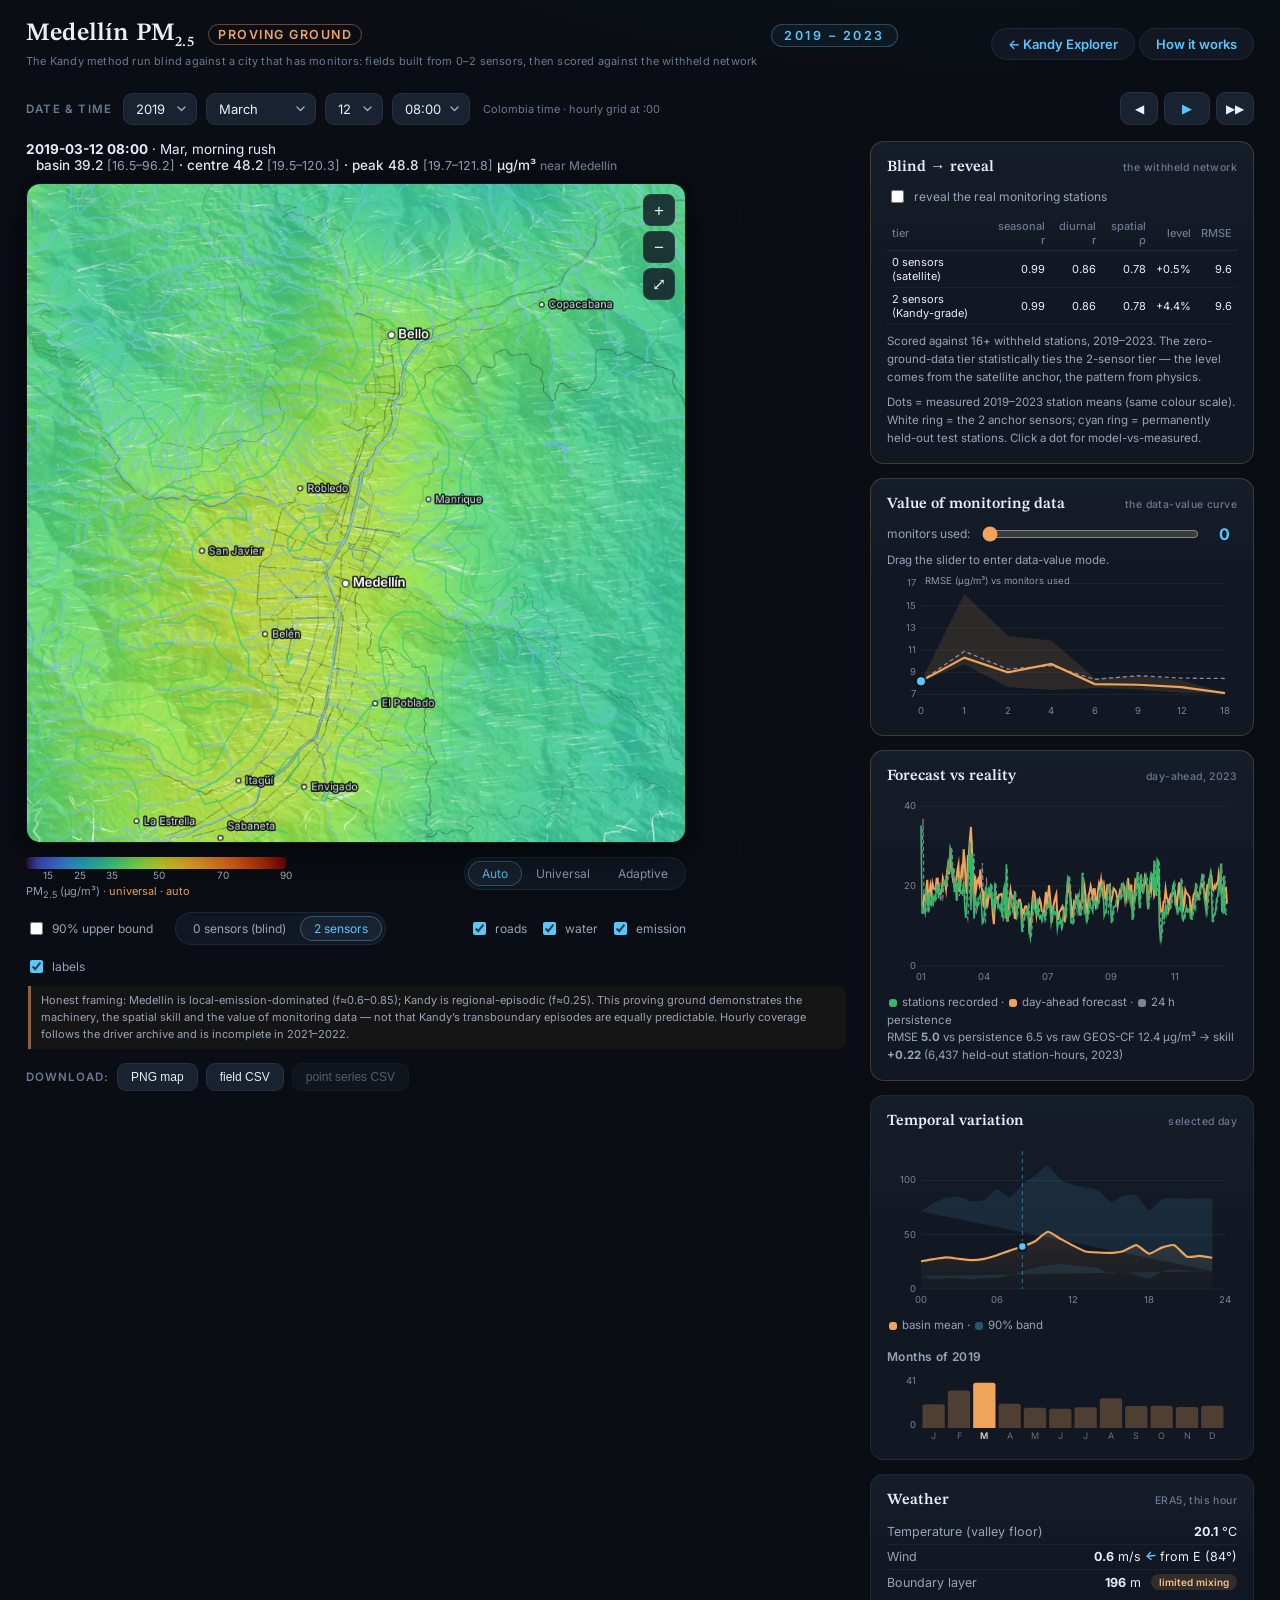
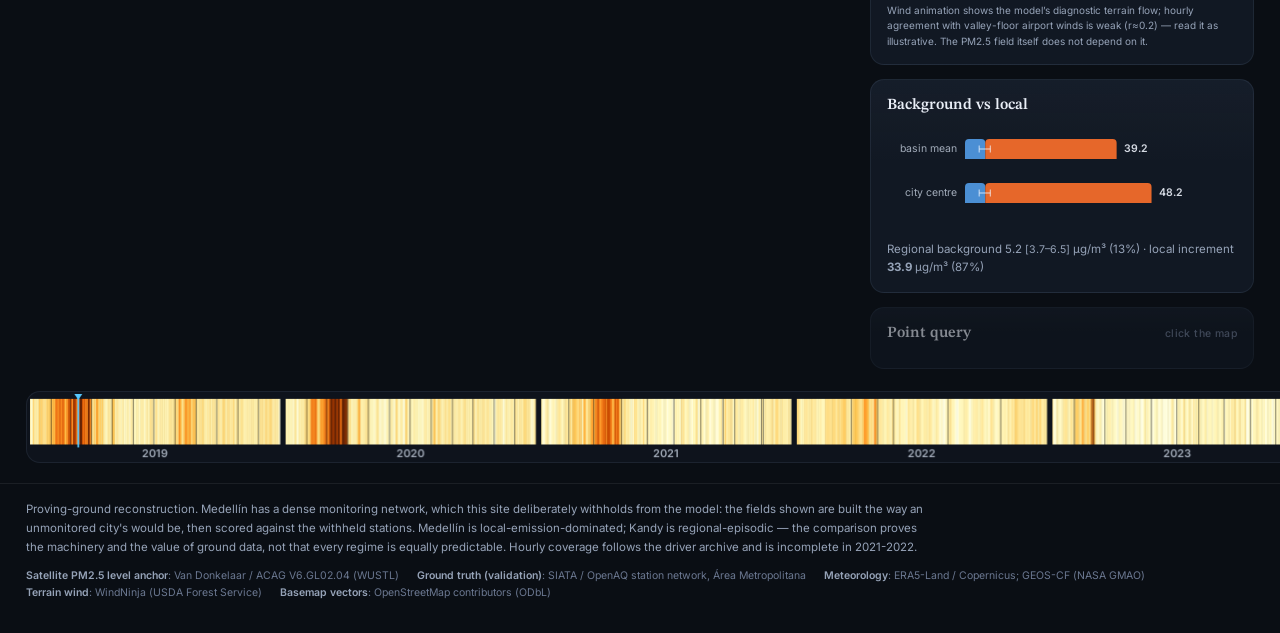
==== medellin/index.html @ 46145f43 "feat(medellin): proving-ground app at /medellin/ — blind/reveal, forecast scoreboard, data-value sli" ====
<!DOCTYPE html>
<html lang="en">
<head>
  <meta charset="utf-8" />
  <meta name="viewport" content="width=device-width, initial-scale=1" />
  <title>Medellín PM2.5 · proving ground · 2019–2023</title>
  <meta name="description" content="The Kandy PM2.5 method run blind against Medellín's dense monitoring network: zero-sensor reconstruction, day-ahead forecast vs reality, and the measured value of ground monitors." />
  <link rel="preconnect" href="https://fonts.googleapis.com" />
  <link href="https://fonts.googleapis.com/css2?family=Inter:wght@400;500;600;700&family=STIX+Two+Text:wght@500;600&display=swap" rel="stylesheet" />
  <link rel="stylesheet" href="../css/style.css?v=1783848702" />
</head>
<body>
  <div id="loading">
    <div class="load-inner">
      <div class="spinner"></div>
      <span>Loading Medellín PM<sub>2.5</sub> fields…</span>
    </div>
  </div>

  <header>
    <div class="title-wrap">
      <div>
        <h1>Medellín PM<sub>2.5</sub> <span class="pg-tag">proving ground</span></h1>
        <p class="subtitle">The Kandy method run blind against a city that has monitors:
          fields built from 0–2 sensors, then scored against the withheld network</p>
      </div>
      <span class="years">2019 – 2023</span>
    </div>
    <div class="header-right">
      <a href="../" class="method-link">← Kandy Explorer</a>
      <a href="../method.html" class="method-link">How it works</a>
    </div>
  </header>

  <div class="datetime-bar">
    <span class="dt-label">Date &amp; time</span>
    <select id="sel-year" aria-label="Year"></select>
    <select id="sel-month" aria-label="Month"></select>
    <select id="sel-day" aria-label="Day"></select>
    <select id="sel-hour" aria-label="Hour"></select>
    <span class="dt-hint">Colombia time · hourly grid at :00</span>
    <span class="spacer"></span>
    <div class="transport">
      <button id="prev" title="Previous hour (←)">&#9664;</button>
      <button id="play" title="Play / pause (space)">&#9654;</button>
      <button id="next" title="Next hour (→)">&#9654;&#9654;</button>
    </div>
  </div>

  <main>
    <section class="map-col">
      <div id="map-title" class="map-title"></div>
      <div id="mapstack" class="mapstack">
        <div id="mappan" class="mappan"></div>
        <div class="zoom-ctl">
          <button id="zoom-in" title="Zoom in">+</button>
          <button id="zoom-out" title="Zoom out">&minus;</button>
          <button id="zoom-reset" title="Reset view">⤢</button>
        </div>
        <div id="point-card" class="point-card" hidden>
          <button id="point-close" class="pc-close" title="Close">×</button>
          <div id="point-card-body"></div>
        </div>
      </div>

      <div class="map-foot">
        <div class="colourbar-wrap">
          <div class="cb-box">
            <canvas id="colourbar" width="260" height="12"></canvas>
            <div id="cb-ticks" class="cb-ticks"></div>
          </div>
          <div class="cb-label">PM<sub>2.5</sub> (µg/m³) · <span id="cb-tag">adaptive</span></div>
        </div>
        <div class="seg" role="group" aria-label="Colour scale">
          <button class="seg-btn active" data-mode="auto">Auto</button>
          <button class="seg-btn" data-mode="universal">Universal</button>
          <button class="seg-btn" data-mode="adaptive">Adaptive</button>
        </div>
      </div>

      <div class="controls">
        <label class="tog"><input type="checkbox" id="uq" /> 90% upper bound</label>
        <div class="seg tier-seg" id="tier-seg" role="group" aria-label="Ground data used" style="display:none">
          <button class="seg-btn" data-tier="vand">0 sensors (blind)</button>
          <button class="seg-btn active" data-tier="model">2 sensors</button>
        </div>
        <span class="spacer"></span>
        <label class="tog"><input type="checkbox" id="layer-roads" checked /> roads</label>
        <label class="tog"><input type="checkbox" id="layer-water" checked /> water</label>
        <label class="tog"><input type="checkbox" id="layer-emission" checked /> emission</label>
        <label class="tog"><input type="checkbox" id="layer-landmarks" checked /> labels</label>
      </div>

      <p class="regime-note">Honest framing: Medellín is local-emission-dominated (f≈0.6–0.85);
        Kandy is regional-episodic (f≈0.25). This proving ground demonstrates the machinery,
        the spatial skill and the value of monitoring data — not that Kandy’s transboundary
        episodes are equally predictable. Hourly coverage follows the driver archive and is
        incomplete in 2021–2022.</p>

      <div class="download-row">
        <span class="ep-label">Download:</span>
        <button id="dl-png" class="dl-btn">PNG map</button>
        <button id="dl-csv" class="dl-btn">field CSV</button>
        <button id="dl-point" class="dl-btn" disabled>point series CSV</button>
      </div>
    </section>

    <aside class="rail">
      <div class="panel panel-showcase">
        <h3>Blind → reveal <span class="hint">the withheld network</span></h3>
        <label class="tog reveal-tog"><input type="checkbox" id="reveal-toggle" />
          reveal the real monitoring stations</label>
        <div id="scorecard-body"></div>
        <div id="station-detail" class="kv"></div>
        <p class="note">Dots = measured 2019–2023 station means (same colour scale).
          White ring = the 2 anchor sensors; cyan ring = permanently held-out test
          stations. Click a dot for model-vs-measured.</p>
      </div>

      <div class="panel panel-showcase">
        <h3>Value of monitoring data <span class="hint">the data-value curve</span></h3>
        <div class="dv-row">
          <span class="dv-lab">monitors used:</span>
          <input type="range" id="dv-slider" min="0" max="7" step="1" value="0" />
          <span id="dv-nlabel" class="dv-n">0</span>
          <button id="dv-exit" class="dl-btn" style="display:none">back to hourly</button>
        </div>
        <p id="dv-note" class="note">Drag the slider to enter data-value mode.</p>
        <canvas id="dv-curve"></canvas>
      </div>

      <div class="panel panel-showcase">
        <h3>Forecast vs reality <span class="hint">day-ahead, 2023</span></h3>
        <canvas id="forecast-canvas"></canvas>
        <p id="forecast-note" class="note"></p>
      </div>

      <div class="panel">
        <h3>Temporal variation <span class="hint">selected day</span></h3>
        <canvas id="diurnal-canvas"></canvas>
        <p id="diurnal-note" class="note"></p>
        <h4 class="sub-h">Months of <span id="season-year"></span></h4>
        <canvas id="season-canvas"></canvas>
      </div>
      <div class="panel">
        <h3>Weather <span class="hint">ERA5, this hour</span></h3>
        <div id="weather-body" class="kv"></div>
        <p id="weather-note" class="note"></p>
      </div>
      <div class="panel">
        <h3>Background vs local</h3>
        <canvas id="decomp-canvas"></canvas>
        <p id="decomp-note" class="note"></p>
      </div>
      <div class="panel" id="point-panel">
        <h3>Point query <span class="hint">click the map</span></h3>
        <div id="point-body" class="kv"></div>
      </div>
    </aside>
  </main>

  <div class="timeline-wrap">
    <canvas id="timeline"></canvas>
  </div>

  <footer>
    <div id="integrity-text" class="integrity"></div>
    <div id="credits" class="credits"></div>
  </footer>

  <script>window.CITY_ID = 'medellin';</script>
  <script type="module" src="../js/app.js?v=1783848702"></script>
</body>
</html>
---- css/style.css ----
:root {
  --bg: #0a0e14;
  --bg2: #0e131c;
  --panel: #111823;
  --panel2: #182230;
  --card-line: rgba(148, 178, 218, 0.10);
  --ink: #e9eef7;
  --ink-dim: #96a3b8;
  --ink-faint: #6b7891;
  --accent: #56c8ff;
  --accent2: #f0a35a;
  --good: #38b76a;
  --line: rgba(255, 255, 255, 0.07);
  --radius: 14px;
  --radius-s: 9px;
  --shadow: 0 18px 50px rgba(0, 0, 0, 0.45), 0 2px 8px rgba(0, 0, 0, 0.35);
}
* { box-sizing: border-box; }
html, body { margin: 0; background: var(--bg); color: var(--ink);
  font-family: Inter, system-ui, sans-serif; font-size: 14px;
  -webkit-font-smoothing: antialiased; }
body { background:
  radial-gradient(1200px 500px at 75% -10%, rgba(58, 110, 165, 0.10), transparent 60%),
  var(--bg); }
h1, h2, h3, h4 { font-family: 'STIX Two Text', Georgia, serif; font-weight: 600; }
a { color: var(--accent); text-decoration: none; }
a:hover { text-decoration: underline; }

/* header */
header { display: flex; align-items: center; justify-content: space-between;
  padding: 18px 26px 12px; gap: 12px 20px; flex-wrap: wrap; }
.title-wrap { display: flex; align-items: baseline; gap: 14px; min-width: 0; flex: 1 1 auto; }
.header-right { flex-shrink: 0; }
h1 { margin: 0; font-size: 25px; letter-spacing: .2px; }
h1 sub { font-size: .58em; }
.subtitle { margin: 3px 0 0; font-size: 11px; color: var(--ink-faint); letter-spacing: .2px; }
.years { color: var(--accent); font-weight: 600; letter-spacing: 2.5px; font-size: 12.5px;
  padding: 3px 12px; border: 1px solid rgba(86, 200, 255, .30); border-radius: 20px;
  background: rgba(86, 200, 255, .05); }
.method-link { font-weight: 600; padding: 7px 16px; border: 1px solid var(--card-line);
  border-radius: 20px; background: var(--panel); font-size: 13px; }
.method-link:hover { border-color: rgba(86, 200, 255, .4); text-decoration: none; }


/* date-time control bar */
.datetime-bar { display: flex; align-items: center; gap: 9px; flex-wrap: wrap;
  padding: 12px 26px 0; }
.dt-label { font-size: 11.5px; font-weight: 600; letter-spacing: 1.2px;
  text-transform: uppercase; color: var(--ink-faint); margin-right: 2px; }
.datetime-bar select {
  appearance: none; -webkit-appearance: none;
  background: var(--panel2) url("data:image/svg+xml;charset=utf-8,%3Csvg xmlns='http://www.w3.org/2000/svg' width='9' height='6'%3E%3Cpath d='M1 1l3.5 3.5L8 1' stroke='%2396a3b8' stroke-width='1.5' fill='none' stroke-linecap='round'/%3E%3C/svg%3E") no-repeat right 10px center;
  color: var(--ink); border: 1px solid var(--card-line); border-radius: var(--radius-s);
  padding: 7px 28px 7px 12px; font-size: 13px; font-family: inherit; cursor: pointer;
  transition: border-color .15s; }
.datetime-bar select:hover, .datetime-bar select:focus
  { border-color: rgba(86, 200, 255, .45); outline: none; }
.dt-hint { font-size: 11px; color: var(--ink-faint); margin-left: 4px; }
.transport { display: flex; gap: 6px; }
.transport button { background: var(--panel2); color: var(--ink);
  border: 1px solid var(--card-line); border-radius: var(--radius-s);
  min-width: 38px; height: 33px; font-size: 12px; cursor: pointer; transition: all .15s; }
.transport button:hover { background: #223146; border-color: rgba(86, 200, 255, .4); }
#play { min-width: 46px; color: var(--accent); font-size: 13px; }

/* layout */
main { display: grid; grid-template-columns: minmax(500px, 1fr) 384px;
  gap: 22px; padding: 16px 26px; align-items: start; }
.map-col { min-width: 0; }
.map-title { font-size: 13.5px; color: var(--ink); min-height: 22px; margin-bottom: 10px; }
.map-title .dim { color: var(--ink-faint); font-size: 12px; }
.map-title .readout { display: inline-block; margin-left: 10px; color: var(--ink);
  font-weight: 500; }
.map-title .uqtag { color: var(--accent2); font-size: 12px; }
.iv { color: var(--ink-dim); font-weight: 400; font-size: .92em; }

/* map stack */
.mapstack { position: relative; width: 100%; max-width: 660px; aspect-ratio: 1 / 1;
  border-radius: var(--radius); overflow: hidden; box-shadow: var(--shadow);
  background: #05070b; border: 1px solid var(--card-line); }
.mappan { position: absolute; inset: 0; will-change: transform; }
.maplayer { position: absolute; inset: 0; width: 100%; height: 100%; }
#cv-vec { cursor: crosshair; }
.mapstack { touch-action: none; }

/* zoom controls */
.zoom-ctl { position: absolute; top: 10px; right: 10px; display: flex; flex-direction: column;
  gap: 5px; z-index: 5; }
.zoom-ctl button { width: 32px; height: 32px; border-radius: 8px; border: 1px solid var(--card-line);
  background: rgba(17, 24, 35, 0.82); color: var(--ink); font-size: 17px; cursor: pointer;
  backdrop-filter: blur(6px); transition: all .15s; line-height: 1; }
.zoom-ctl button:hover { background: rgba(34, 49, 70, 0.92); border-color: rgba(86, 200, 255, .5); }

/* floating on-map point card */
.point-card { position: absolute; z-index: 6; min-width: 172px; max-width: 210px;
  background: rgba(14, 19, 28, 0.94); border: 1px solid rgba(86, 200, 255, 0.35);
  border-radius: 11px; padding: 11px 12px 12px; box-shadow: 0 10px 30px rgba(0,0,0,.5);
  backdrop-filter: blur(8px); transition: opacity .12s; }
.point-card[hidden] { display: none; }
.pc-close { position: absolute; top: 5px; right: 7px; background: none; border: 0;
  color: var(--ink-faint); font-size: 16px; cursor: pointer; line-height: 1; }
.pc-close:hover { color: var(--ink); }
.pc-val { font-size: 19px; font-weight: 600; font-family: 'STIX Two Text', serif;
  color: var(--accent2); margin-bottom: 8px; }
.pc-val .iv { font-size: .62em; }
.pc-unit { font-size: 12px; color: var(--ink-dim); font-family: Inter; font-weight: 400; }
.pc-rows { display: grid; grid-template-columns: auto 1fr; gap: 3px 10px; font-size: 12px; }
.pc-rows span:nth-child(odd) { color: var(--ink-dim); }
.pc-rows span:nth-child(even) { text-align: right; font-weight: 500; }

/* colourbar + scale segmented control */
.map-foot { display: flex; align-items: flex-start; justify-content: space-between;
  gap: 16px; max-width: 660px; margin-top: 14px; flex-wrap: wrap; }
.cb-box { width: min(100%, 280px); }
#colourbar { width: 100%; height: 12px; border-radius: 4px; display: block; }
.cb-ticks { position: relative; width: 100%; height: 13px; font-size: 10px; color: var(--ink-dim); }
.cb-ticks span { position: absolute; transform: translateX(-50%); }
.cb-label { font-size: 11px; color: var(--ink-dim); margin-top: 2px; }
#cb-tag { color: var(--accent2); }
.seg { display: inline-flex; background: var(--panel); border: 1px solid var(--card-line);
  border-radius: 20px; padding: 3px; }
.seg-btn { background: transparent; color: var(--ink-dim); border: 0; border-radius: 16px;
  padding: 5px 14px; font-size: 12px; font-family: inherit; cursor: pointer;
  transition: all .15s; }
.seg-btn:hover { color: var(--ink); }
.seg-btn.active { background: var(--panel2); color: var(--accent);
  box-shadow: inset 0 0 0 1px rgba(86, 200, 255, .35); }

/* controls */
.controls { display: flex; align-items: center; gap: 12px; margin-top: 12px; flex-wrap: wrap;
  max-width: 660px; }
.tog { font-size: 12px; color: var(--ink-dim); display: inline-flex; align-items: center;
  gap: 6px; cursor: pointer; }
.tog input { accent-color: var(--accent); }
.spacer { flex: 1; }

/* downloads */
.download-row { margin-top: 14px; display: flex; gap: 8px; align-items: center; flex-wrap: wrap; }
.dl-btn { background: var(--panel2); color: var(--ink); border: 1px solid var(--card-line);
  border-radius: var(--radius-s); padding: 6px 13px; font-size: 12px; cursor: pointer;
  transition: all .15s; }
.dl-btn:hover:not(:disabled) { background: #223146; border-color: rgba(86, 200, 255, .4); }
.dl-btn:disabled { opacity: .35; cursor: default; }

/* episodes */
.episodes-row { margin-top: 16px; display: flex; gap: 8px; align-items: center; flex-wrap: wrap; }
.ep-label { color: var(--ink-faint); font-size: 11.5px; font-weight: 600;
  letter-spacing: 1px; text-transform: uppercase; }
.episode-btn { background: rgba(240, 163, 90, 0.07); color: #f2c9a0;
  border: 1px solid rgba(240, 163, 90, 0.25);
  border-radius: 20px; padding: 6px 14px; font-size: 12px; cursor: pointer; transition: all .15s; }
.episode-btn:hover { background: rgba(240, 163, 90, 0.15); border-color: var(--accent2); }
.episode-card { margin-top: 12px; padding: 0 16px; max-height: 0; overflow: hidden;
  background: var(--panel); border-radius: var(--radius); transition: all .3s; opacity: 0; }
.episode-card.show { max-height: 220px; padding: 15px 16px; opacity: 1;
  border: 1px solid var(--card-line); }
.episode-card h4 { margin: 0 0 6px; font-size: 15px; }
.episode-card p { margin: 4px 0; font-size: 13px; color: var(--ink-dim); line-height: 1.55; }
.episode-card .src { font-size: 11px; font-style: italic; color: var(--ink-faint); }

/* rail panels */
.rail { display: flex; flex-direction: column; gap: 14px; min-width: 0; }
.panel { min-width: 0; }
.panel { background: linear-gradient(180deg, rgba(148, 178, 218, 0.035), transparent 40%),
  var(--panel);
  border: 1px solid var(--card-line); border-radius: var(--radius); padding: 15px 16px; }
.panel h3 { margin: 0 0 10px; font-size: 15.5px; display: flex; align-items: baseline;
  justify-content: space-between; gap: 8px; }
.panel h3 .hint { font-size: 10.5px; color: var(--ink-faint); font-family: Inter;
  font-weight: 500; letter-spacing: .4px; }
.panel h4.sub-h { margin: 14px 0 6px; font-size: 12px; font-family: Inter;
  font-weight: 600; color: var(--ink-dim); letter-spacing: .4px; }
.panel canvas { max-width: 100%; display: block; }
.note { font-size: 11.5px; color: var(--ink-dim); margin: 8px 0 0; line-height: 1.55; }
.note .dot { display: inline-block; width: 8px; height: 8px; border-radius: 3px;
  margin: 0 2px; vertical-align: -1px; }
.dot-line { background: #f0a35a; }
.dot-band { background: rgba(86, 200, 255, 0.35); }
.dot-obs { background: #38b76a; border-radius: 50%; }
.dot-loc { background: linear-gradient(90deg, #56c8ff 60%, transparent 60%);
  background-size: 5px 100%; }
.kv .hrow { display: flex; justify-content: space-between; align-items: baseline; gap: 10px;
  padding: 4.5px 0; font-size: 12.5px; border-bottom: 1px solid rgba(255,255,255,.045); }
.kv .hrow:last-child { border-bottom: 0; }
.kv .hrow > span:first-child { color: var(--ink-dim); }
.kv .hval { text-align: right; }
.kv .hsep { height: 8px; }
.hnote { font-size: 10.5px; color: var(--ink-faint); margin-top: 9px; line-height: 1.55; }
#point-panel { opacity: .55; transition: opacity .25s; }
#point-panel.show { opacity: 1; }

/* weather chips + wind arrow */
.chip { display: inline-block; font-size: 10px; font-weight: 600; padding: 2px 8px;
  border-radius: 12px; margin-left: 6px; vertical-align: 1px; }
.chip-shallow { background: rgba(240, 163, 90, .15); color: #f2c08a; }
.chip-moderate { background: rgba(148, 178, 218, .12); color: #b9c8de; }
.chip-deep { background: rgba(56, 183, 106, .14); color: #7fe0a3; }
.warrow { display: inline-block; color: var(--accent); font-weight: 700; }

/* timeline */
.timeline-wrap { padding: 6px 26px 12px; }
#timeline { width: 100%; height: 72px; background: var(--bg2); border-radius: var(--radius);
  border: 1px solid var(--card-line); cursor: pointer; display: block; }

/* footer */
footer { padding: 16px 26px 34px; border-top: 1px solid var(--line); margin-top: 8px; }
.integrity { font-size: 11.5px; color: var(--ink-dim); max-width: 900px; line-height: 1.65; }
.credits { display: flex; flex-wrap: wrap; gap: 4px 18px; margin-top: 12px; }
.credit { font-size: 10.5px; color: var(--ink-faint); }
.c-what { color: var(--ink-dim); font-weight: 600; }

/* loading */
#loading { position: fixed; inset: 0; background: var(--bg); display: flex;
  align-items: center; justify-content: center; z-index: 100; color: var(--ink-dim);
  transition: opacity .4s; }
#loading.done { opacity: 0; pointer-events: none; }
.load-inner { display: flex; gap: 14px; align-items: center; font-size: 15px; }
.spinner { width: 26px; height: 26px; border: 3px solid var(--line);
  border-top-color: var(--accent); border-radius: 50%;
  animation: spin 0.9s linear infinite; }
@keyframes spin { to { transform: rotate(360deg); } }
.err { color: #ff8a8a; }

/* ── responsive ──────────────────────────────────────────────────────────────
   ≤980px: single column; panels flow in a 2-up grid (tablet).
   ≤640px: phone — one shared edge padding everywhere, stacked header,
   grid datetime bar, full-width map elements. */
@media (max-width: 980px) {
  main { grid-template-columns: 1fr; }
  .rail { display: grid; grid-template-columns: 1fr 1fr; align-items: start; }
  .mapstack, .map-foot, .controls { max-width: 100%; }
}
@media (max-width: 760px) {
  .rail { grid-template-columns: 1fr; }
}
@media (max-width: 640px) {
  header, main, .datetime-bar, .timeline-wrap, footer {
    padding-left: 14px; padding-right: 14px; }
  header { flex-wrap: wrap; gap: 6px; padding-top: 12px; padding-bottom: 4px; }
  h1 { font-size: 20px; }
  .subtitle { font-size: 10px; max-width: 100%; }
  .title-wrap { flex-wrap: wrap; gap: 8px; row-gap: 4px; }
  .years { font-size: 11px; letter-spacing: 1.5px; padding: 2px 9px; }
  .method-link { padding: 5px 12px; font-size: 12px; }
  main { padding-top: 10px; gap: 16px; }
  .datetime-bar { display: grid; padding-top: 8px;
    grid-template-columns: 1fr 1.35fr 0.8fr 1fr; gap: 7px; }
  .dt-label { grid-column: 1 / -1; margin: 0; }
  .datetime-bar select { width: 100%; padding: 8px 22px 8px 9px; font-size: 12.5px;
    background-position: right 7px center; }
  .dt-hint { grid-column: 1 / 3; align-self: center; }
  .transport { grid-column: 3 / -1; justify-self: end; }
  .spacer { display: none; }
  .map-title { font-size: 12.5px; line-height: 1.6; }
  .map-title .readout { display: block; margin-left: 0; }
  .map-foot { gap: 12px; }
  .seg-btn { padding: 5px 11px; font-size: 11.5px; }
  .controls { gap: 10px; }
  .panel { padding: 13px 14px; }
  #timeline { height: 62px; }
  footer { padding-bottom: 28px; }
  /* point card docks to a bottom sheet so it never covers the small map */
  .point-card { left: 6px !important; right: 6px; top: auto !important; bottom: 6px;
    max-width: none; width: auto; }
  .zoom-ctl button { width: 34px; height: 34px; }
}

/* ── Medellín proving-ground showcase ─────────────────────────────────────── */
.pg-tag { font-size: .5em; color: var(--accent2); letter-spacing: 1.5px;
  text-transform: uppercase; vertical-align: middle;
  border: 1px solid rgba(240, 163, 90, .4); border-radius: 12px;
  padding: 2px 9px; margin-left: 8px; font-family: Inter, sans-serif; font-weight: 600; }
.regime-note { margin: 10px 2px 2px; font-size: 11px; line-height: 1.55;
  color: var(--ink-dim); border-left: 3px solid rgba(240, 163, 90, .55);
  padding: 6px 10px; background: rgba(240, 163, 90, .05); border-radius: 0 8px 8px 0; }
.panel-showcase { border: 1px solid rgba(240, 163, 90, .22); }
.tier-seg { margin-left: 10px; }
.reveal-tog { display: flex; align-items: center; gap: 7px; font-size: 12px;
  color: var(--ink-dim); margin: 4px 0 10px; cursor: pointer; }
.sc-table { width: 100%; border-collapse: collapse; font-size: 11px; margin: 6px 0; }
.sc-table th { color: var(--ink-faint); font-weight: 500; text-align: right;
  padding: 3px 5px; border-bottom: 1px solid var(--line); }
.sc-table td { text-align: right; padding: 4px 5px; color: var(--ink);
  border-bottom: 1px solid rgba(255, 255, 255, 0.04); }
.sc-table th:first-child, .sc-table td:first-child { text-align: left; }
#station-detail { margin-top: 8px; }
#station-detail .hval { text-align: right; }
.dv-row { display: flex; align-items: center; gap: 10px; margin: 6px 0 4px; flex-wrap: wrap; }
.dv-lab { font-size: 12px; color: var(--ink-dim); white-space: nowrap; }
.dv-n { font-weight: 700; font-size: 16px; color: var(--accent);
  min-width: 26px; text-align: center; }
#dv-slider { flex: 1 1 90px; accent-color: var(--accent2); min-width: 80px; }
#dv-curve, #forecast-canvas { width: 100%; display: block; }
#weather-note { font-size: 10px; }
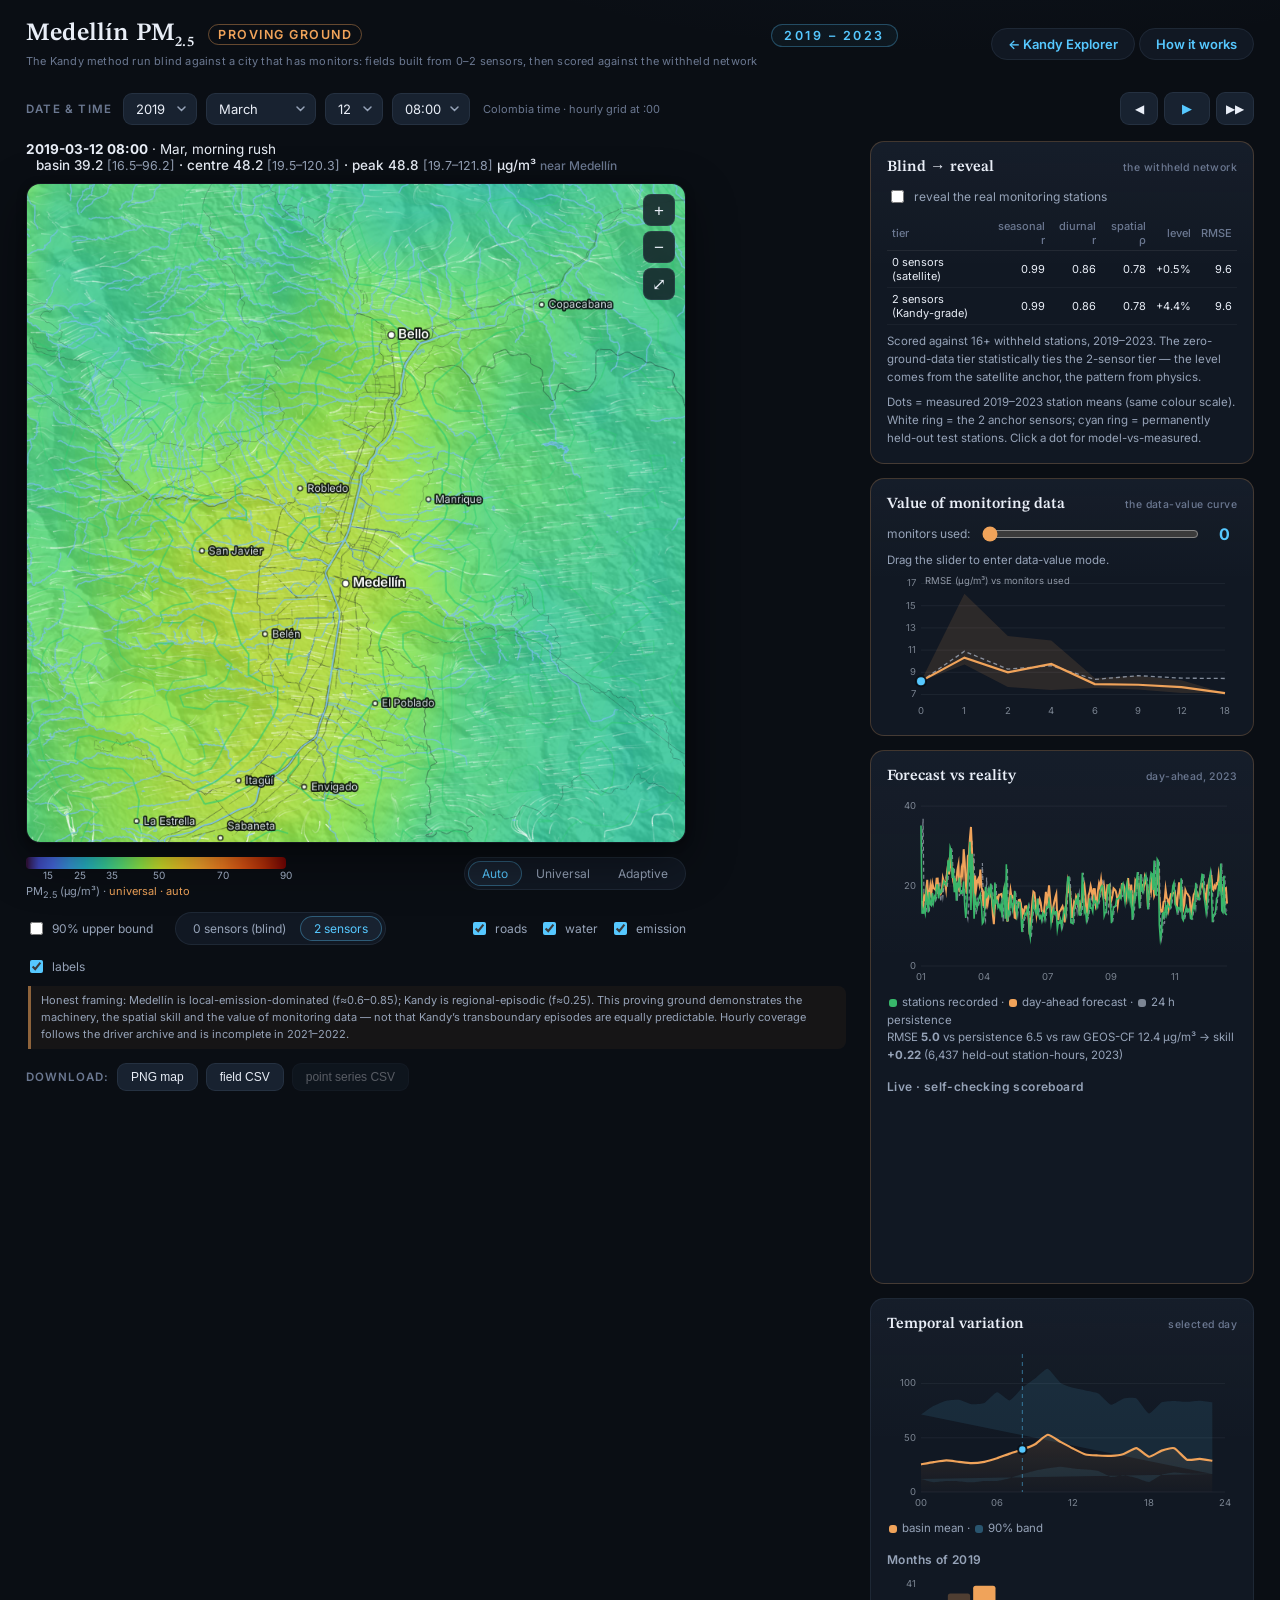
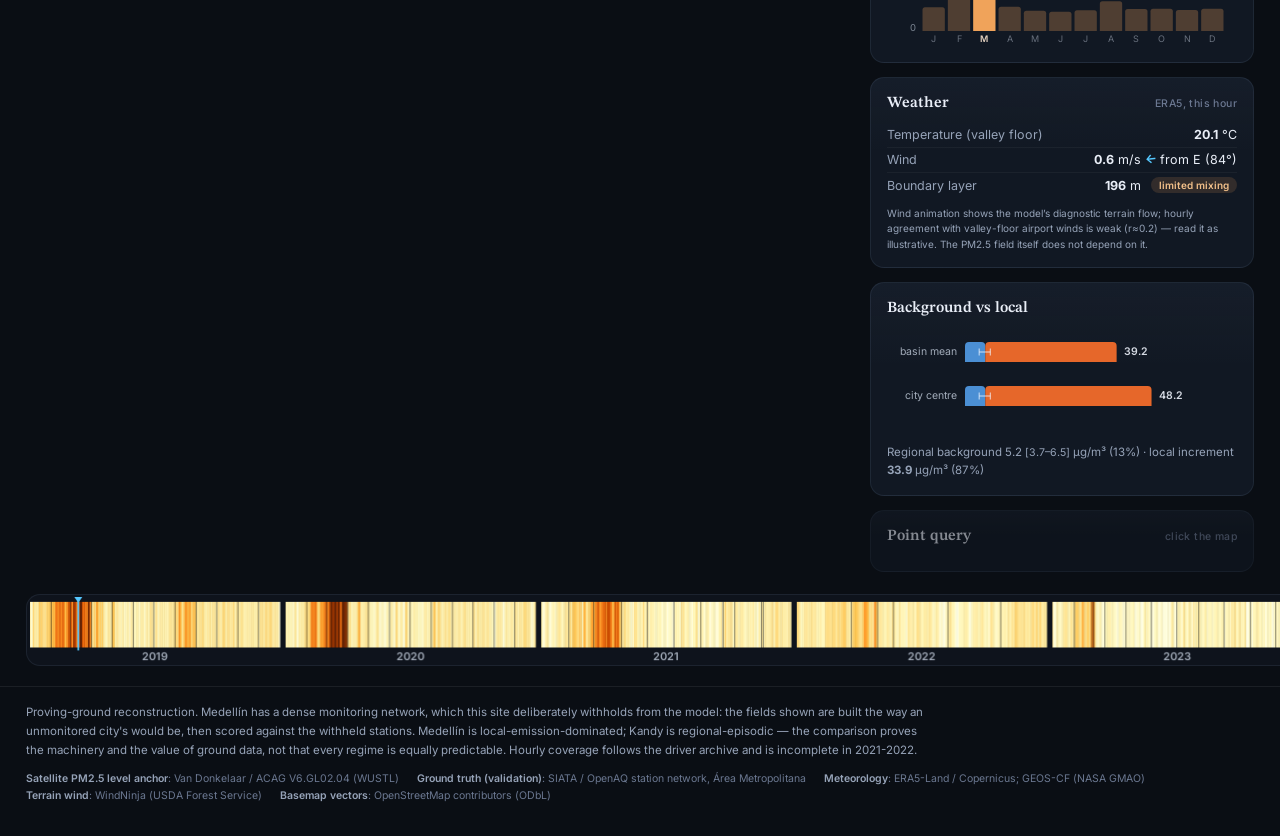
==== commit 41972cba: "feat(live): S5 self-checking Medellin forecast + Act figures polish - live/medellin_live.py: hourly " ====
--- a/medellin/index.html
+++ b/medellin/index.html
@@ -7,7 +7,7 @@
   <meta name="description" content="The Kandy PM2.5 method run blind against Medellín's dense monitoring network: zero-sensor reconstruction, day-ahead forecast vs reality, and the measured value of ground monitors." />
   <link rel="preconnect" href="https://fonts.googleapis.com" />
   <link href="https://fonts.googleapis.com/css2?family=Inter:wght@400;500;600;700&family=STIX+Two+Text:wght@500;600&display=swap" rel="stylesheet" />
-  <link rel="stylesheet" href="../css/style.css?v=1783848702" />
+  <link rel="stylesheet" href="../css/style.css?v=1783879241" />
 </head>
 <body>
   <div id="loading">
@@ -133,6 +133,11 @@
         <h3>Forecast vs reality <span class="hint">day-ahead, 2023</span></h3>
         <canvas id="forecast-canvas"></canvas>
         <p id="forecast-note" class="note"></p>
+        <div id="live-wrap" style="display:none">
+          <h4 class="sub-h">Live · self-checking scoreboard</h4>
+          <canvas id="live-canvas"></canvas>
+          <p id="live-note" class="note"></p>
+        </div>
       </div>
 
       <div class="panel">
@@ -169,6 +174,6 @@
   </footer>
 
   <script>window.CITY_ID = 'medellin';</script>
-  <script type="module" src="../js/app.js?v=1783848702"></script>
+  <script type="module" src="../js/app.js?v=1783879241"></script>
 </body>
 </html>
